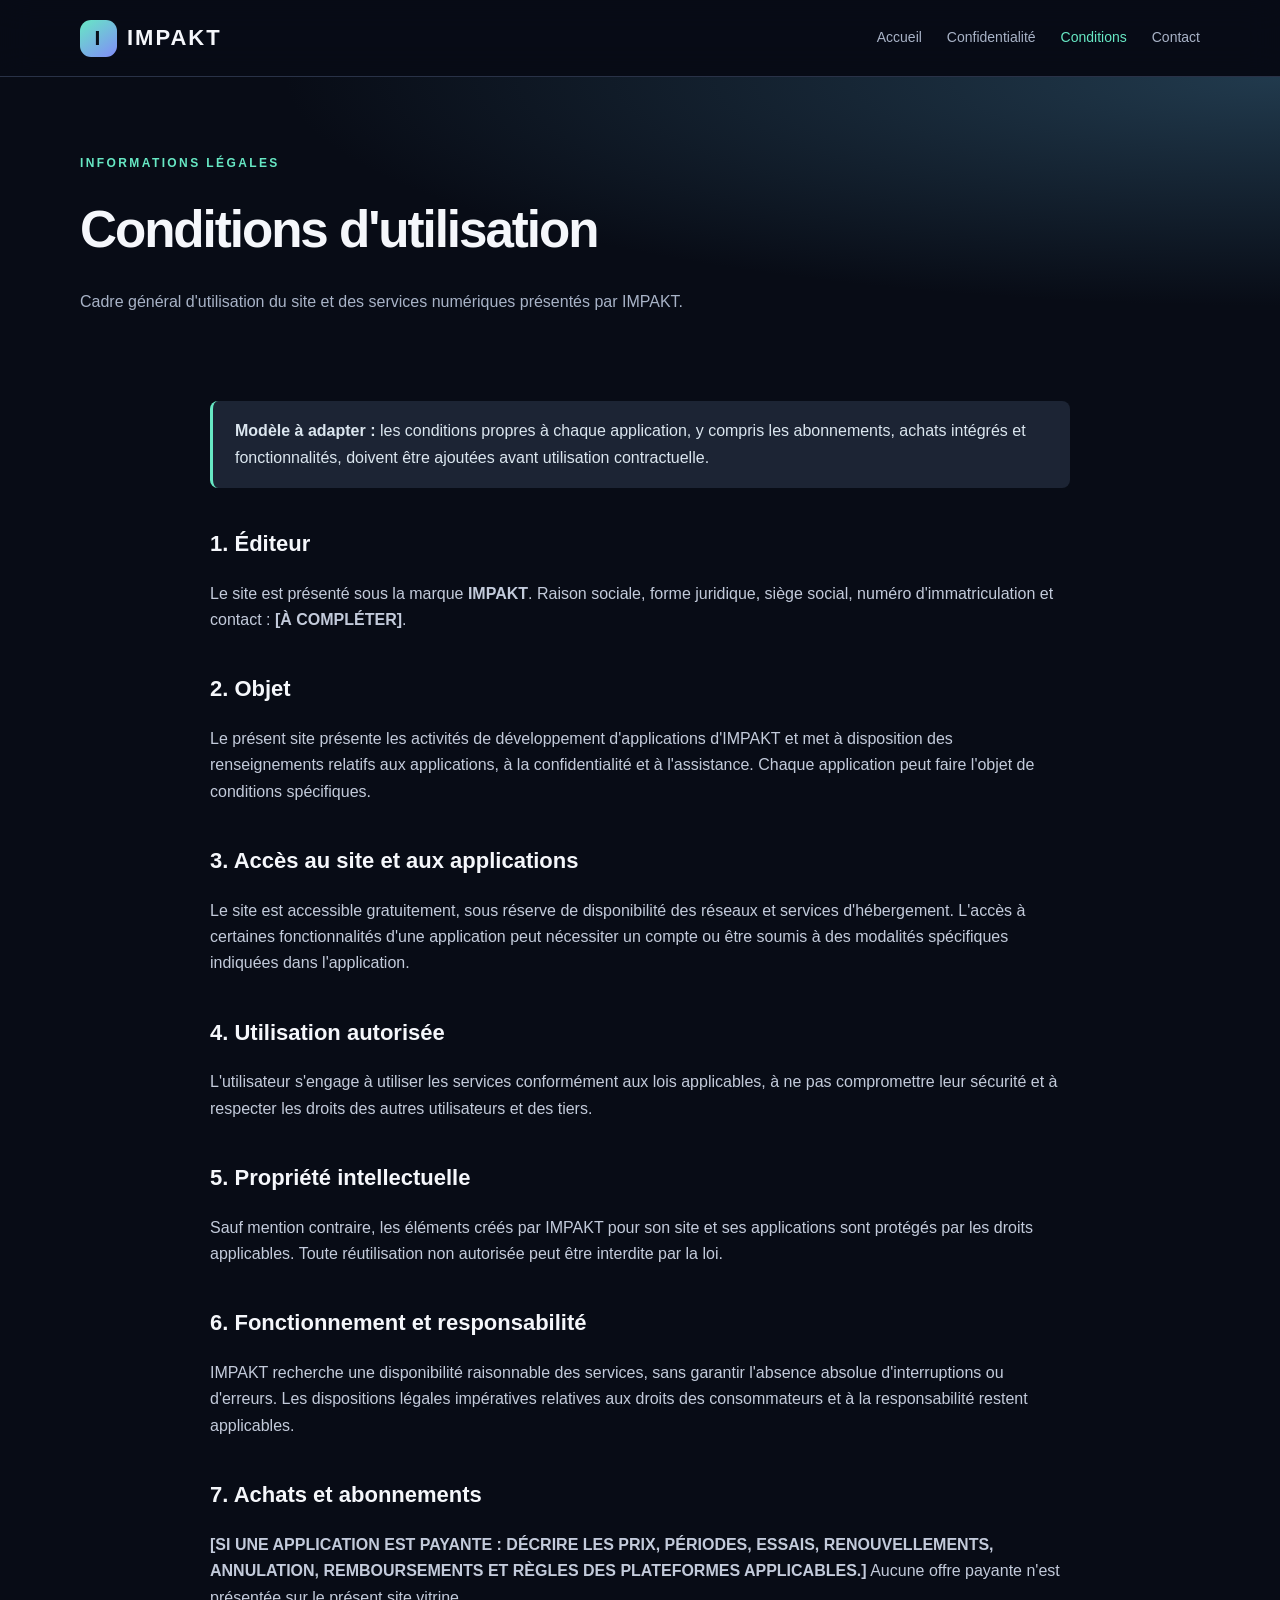
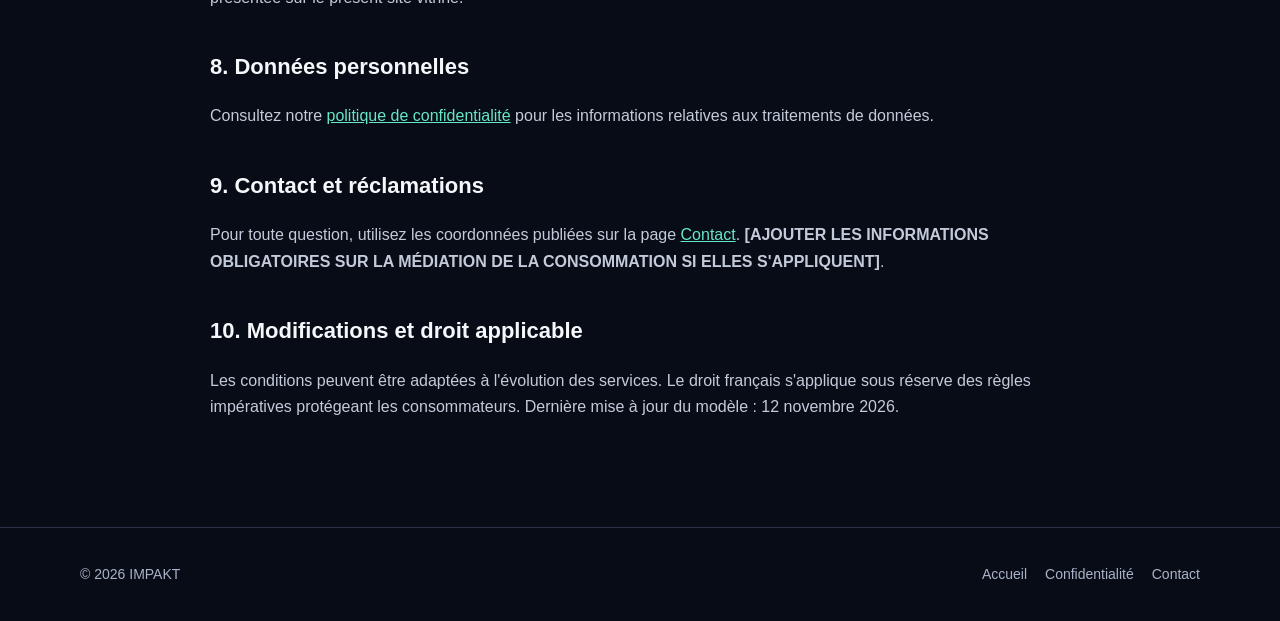
==== conditions.html @ 5e1e9e8f "Add files via upload" ====
<!doctype html><html lang="fr"><head><meta charset="utf-8"><meta name="viewport" content="width=device-width,initial-scale=1"><title>Conditions d'utilisation — IMPAKT</title><link rel="stylesheet" href="style.css"></head><body><header class="nav"><div class="container nav-inner"><a class="brand" href="index.html"><span class="brand-mark">I</span>IMPAKT</a><nav class="links"><a href="index.html">Accueil</a><a href="confidentialite.html">Confidentialité</a><a class="active" href="conditions.html">Conditions</a><a href="contact.html">Contact</a></nav></div></header><main><section class="page-header"><div class="container"><span class="eyebrow">Informations légales</span><h1>Conditions d'utilisation</h1><p>Cadre général d'utilisation du site et des services numériques présentés par IMPAKT.</p></div></section><div class="container"><article class="article"><div class="notice"><strong>Modèle à adapter :</strong> les conditions propres à chaque application, y compris les abonnements, achats intégrés et fonctionnalités, doivent être ajoutées avant utilisation contractuelle.</div><h2>1. Éditeur</h2><p>Le site est présenté sous la marque <strong>IMPAKT</strong>. Raison sociale, forme juridique, siège social, numéro d'immatriculation et contact : <strong>[À COMPLÉTER]</strong>.</p><h2>2. Objet</h2><p>Le présent site présente les activités de développement d'applications d'IMPAKT et met à disposition des renseignements relatifs aux applications, à la confidentialité et à l'assistance. Chaque application peut faire l'objet de conditions spécifiques.</p><h2>3. Accès au site et aux applications</h2><p>Le site est accessible gratuitement, sous réserve de disponibilité des réseaux et services d'hébergement. L'accès à certaines fonctionnalités d'une application peut nécessiter un compte ou être soumis à des modalités spécifiques indiquées dans l'application.</p><h2>4. Utilisation autorisée</h2><p>L'utilisateur s'engage à utiliser les services conformément aux lois applicables, à ne pas compromettre leur sécurité et à respecter les droits des autres utilisateurs et des tiers.</p><h2>5. Propriété intellectuelle</h2><p>Sauf mention contraire, les éléments créés par IMPAKT pour son site et ses applications sont protégés par les droits applicables. Toute réutilisation non autorisée peut être interdite par la loi.</p><h2>6. Fonctionnement et responsabilité</h2><p>IMPAKT recherche une disponibilité raisonnable des services, sans garantir l'absence absolue d'interruptions ou d'erreurs. Les dispositions légales impératives relatives aux droits des consommateurs et à la responsabilité restent applicables.</p><h2>7. Achats et abonnements</h2><p><strong>[SI UNE APPLICATION EST PAYANTE : DÉCRIRE LES PRIX, PÉRIODES, ESSAIS, RENOUVELLEMENTS, ANNULATION, REMBOURSEMENTS ET RÈGLES DES PLATEFORMES APPLICABLES.]</strong> Aucune offre payante n'est présentée sur le présent site vitrine.</p><h2>8. Données personnelles</h2><p>Consultez notre <a href="confidentialite.html">politique de confidentialité</a> pour les informations relatives aux traitements de données.</p><h2>9. Contact et réclamations</h2><p>Pour toute question, utilisez les coordonnées publiées sur la page <a href="contact.html">Contact</a>. <strong>[AJOUTER LES INFORMATIONS OBLIGATOIRES SUR LA MÉDIATION DE LA CONSOMMATION SI ELLES S'APPLIQUENT]</strong>.</p><h2>10. Modifications et droit applicable</h2><p>Les conditions peuvent être adaptées à l'évolution des services. Le droit français s'applique sous réserve des règles impératives protégeant les consommateurs. Dernière mise à jour du modèle : 12 novembre 2026.</p></article></div></main><footer class="footer"><div class="container footer-inner">© 2026 IMPAKT<div class="footer-links"><a href="index.html">Accueil</a><a href="confidentialite.html">Confidentialité</a><a href="contact.html">Contact</a></div></div></footer></body></html>
---- style.css ----
:root{--bg:#080c16;--panel:#111827;--panel2:#151f31;--text:#f5f7fb;--muted:#a8b3c7;--line:#293247;--accent:#67e8c4;--purple:#818cf8}*{box-sizing:border-box}html{scroll-behavior:smooth}body{margin:0;background:var(--bg);color:var(--text);font:16px/1.65 -apple-system,BlinkMacSystemFont,'Segoe UI',sans-serif}a{color:inherit;text-decoration:none}a:hover{color:var(--accent)}.container{width:min(1120px,calc(100% - 40px));margin:auto}.nav{position:sticky;top:0;z-index:10;background:#080c16e8;backdrop-filter:blur(16px);border-bottom:1px solid var(--line)}.nav-inner{display:flex;align-items:center;justify-content:space-between;min-height:76px;gap:20px}.brand{display:flex;align-items:center;gap:10px;font-weight:850;letter-spacing:.09em;font-size:22px}.brand-mark{width:37px;height:37px;display:grid;place-items:center;background:linear-gradient(145deg,var(--accent),var(--purple));color:#09101a;border-radius:11px;font-size:21px;font-weight:900}.links{display:flex;align-items:center;gap:25px;font-size:14px;color:var(--muted)}.links .active{color:var(--accent)}.hero{position:relative;padding:110px 0 105px;overflow:hidden;background:radial-gradient(ellipse at 78% 30%,#243b65 0,transparent 47%),radial-gradient(ellipse at 20% 10%,#143e35 0,transparent 40%)}.eyebrow{font-size:12px;color:var(--accent);letter-spacing:.2em;text-transform:uppercase;font-weight:800}.hero h1{font-size:clamp(42px,6vw,77px);max-width:850px;line-height:1.06;letter-spacing:-.055em;margin:18px 0 22px}.gradient{background:linear-gradient(100deg,var(--accent),#a5b4fc);-webkit-background-clip:text;background-clip:text;color:transparent}.hero p{color:var(--muted);max-width:640px;font-size:19px}.buttons{display:flex;flex-wrap:wrap;gap:12px;margin-top:34px}.btn{display:inline-block;padding:12px 22px;border-radius:10px;background:var(--accent);color:#06141a;font-weight:750}.btn:hover{background:#9bf5dc;color:#06141a}.btn.secondary{background:#ffffff0b;border:1px solid #ffffff35;color:white}.section{padding:75px 0}.section h2{font-size:clamp(27px,3vw,38px);letter-spacing:-.035em;margin:10px 0}.lead{color:var(--muted);max-width:720px;margin-bottom:30px}.grid{display:grid;grid-template-columns:repeat(3,1fr);gap:20px}.card{padding:28px;border:1px solid var(--line);background:linear-gradient(155deg,#152134,#0e1523);border-radius:18px}.card h3{margin:16px 0 9px;font-size:20px}.card p{margin:0;color:var(--muted)}.symbol{font-size:30px}.panel{border-radius:20px;padding:35px;background:linear-gradient(120deg,#112c32,#172238);border:1px solid #2a5151}.panel p{color:var(--muted)}.page-header{padding:72px 0 40px;background:radial-gradient(ellipse at top right,#213a4d,transparent 55%)}.page-header h1{font-size:clamp(35px,4vw,53px);letter-spacing:-.04em;margin:13px 0}.page-header p{color:var(--muted);max-width:760px}.article{max-width:860px;margin:0 auto;padding:30px 0 90px}.article h2{font-size:22px;margin-top:38px}.article p,.article li{color:#c3cbdb}.article a{color:var(--accent);text-decoration:underline}.notice{background:#1c2434;border-left:3px solid var(--accent);padding:17px 22px;border-radius:8px;color:#dbe6ef}.footer{border-top:1px solid var(--line);padding:35px 0;color:var(--muted);font-size:14px}.footer-inner{display:flex;justify-content:space-between;gap:16px;flex-wrap:wrap}.footer-links{display:flex;gap:18px;flex-wrap:wrap}.pill{display:inline-block;color:var(--accent);border:1px solid #58ac9c66;padding:5px 13px;border-radius:100px;font-size:12px;font-weight:700}.app-list{display:grid;grid-template-columns:repeat(2,1fr);gap:18px}.app{border:1px solid var(--line);background:var(--panel);border-radius:18px;padding:25px}.app .icon-app{width:55px;height:55px;border-radius:14px;background:linear-gradient(145deg,#347f73,#5869ab);display:grid;place-items:center;font-size:28px}.app p{color:var(--muted)}.subtle{font-size:13px;color:var(--muted)}.contact-cards{display:grid;grid-template-columns:1fr 1fr;gap:18px}.contact-cards .card{height:100%}@media(max-width:760px){.nav-inner{flex-direction:column;justify-content:center;padding:15px 0}.links{gap:14px;flex-wrap:wrap;justify-content:center}.grid,.app-list,.contact-cards{grid-template-columns:1fr}.hero{padding:70px 0}.section{padding:55px 0}.panel{padding:24px}}
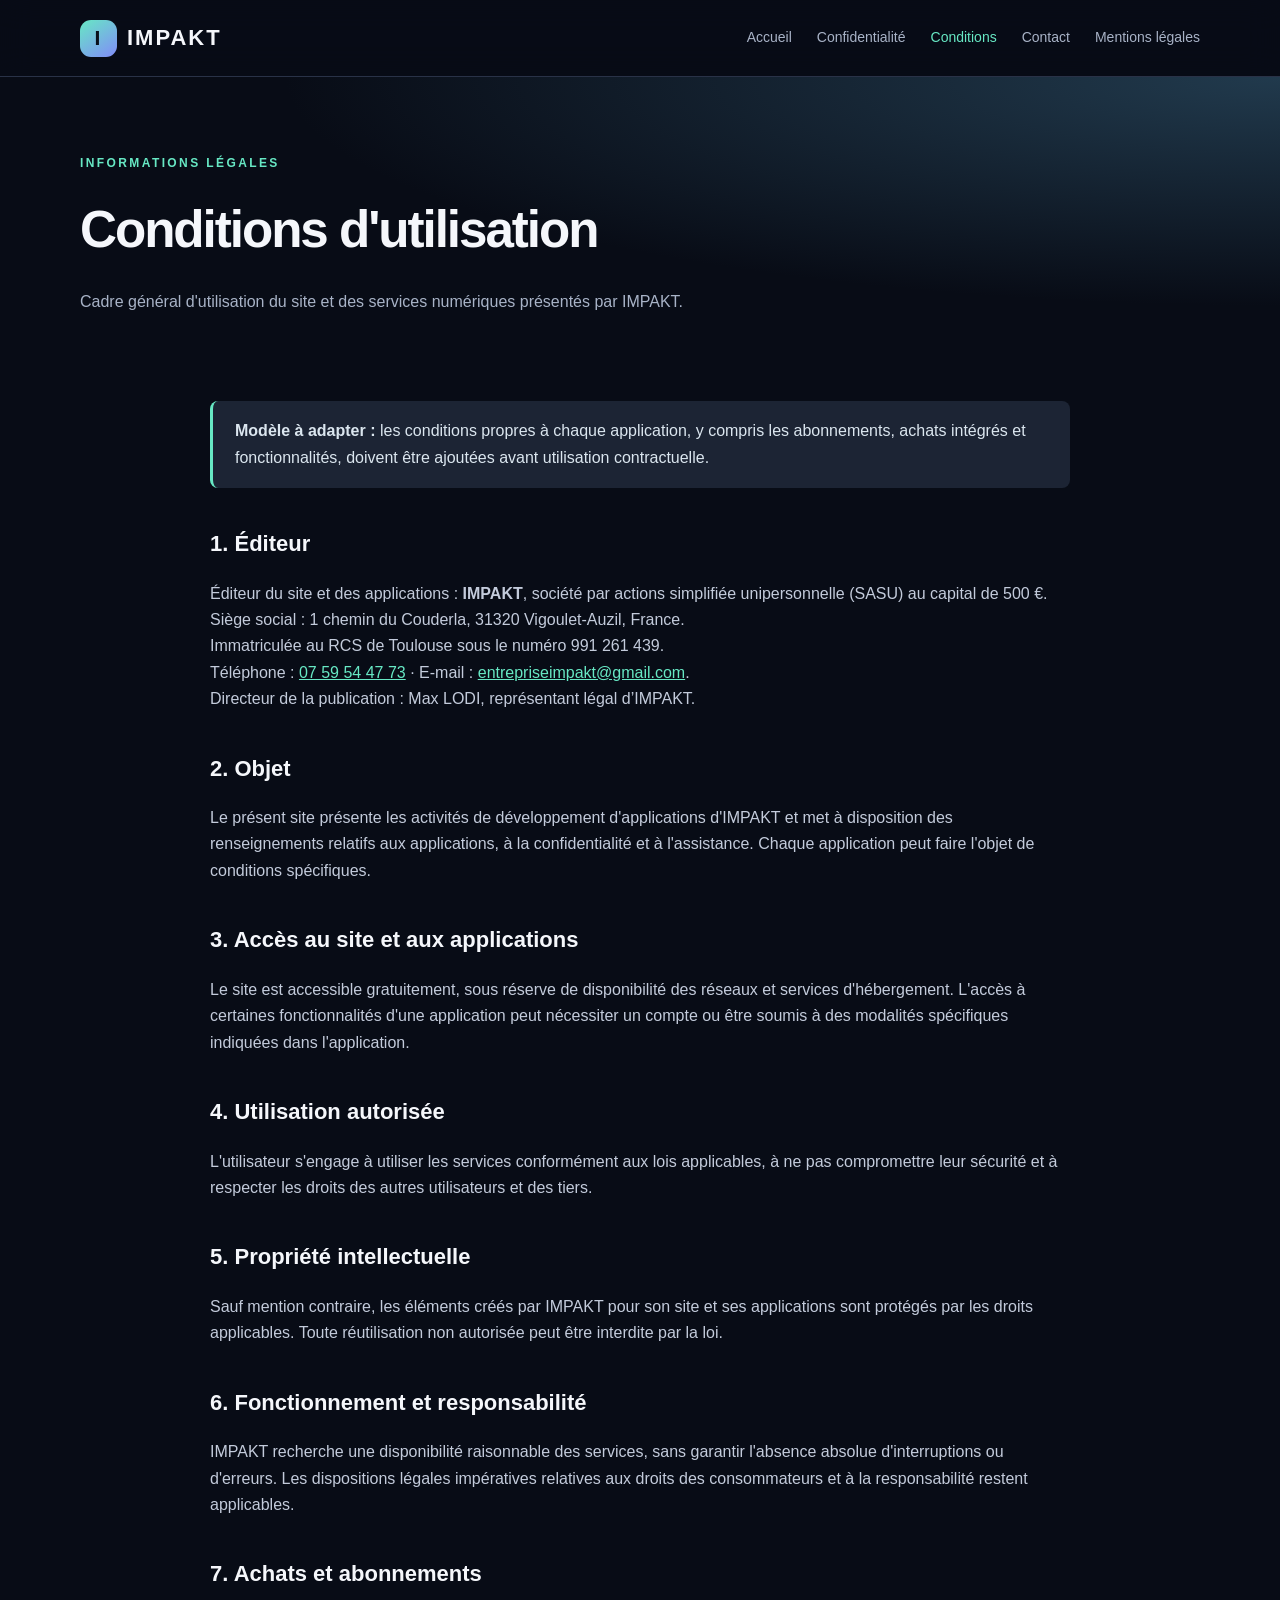
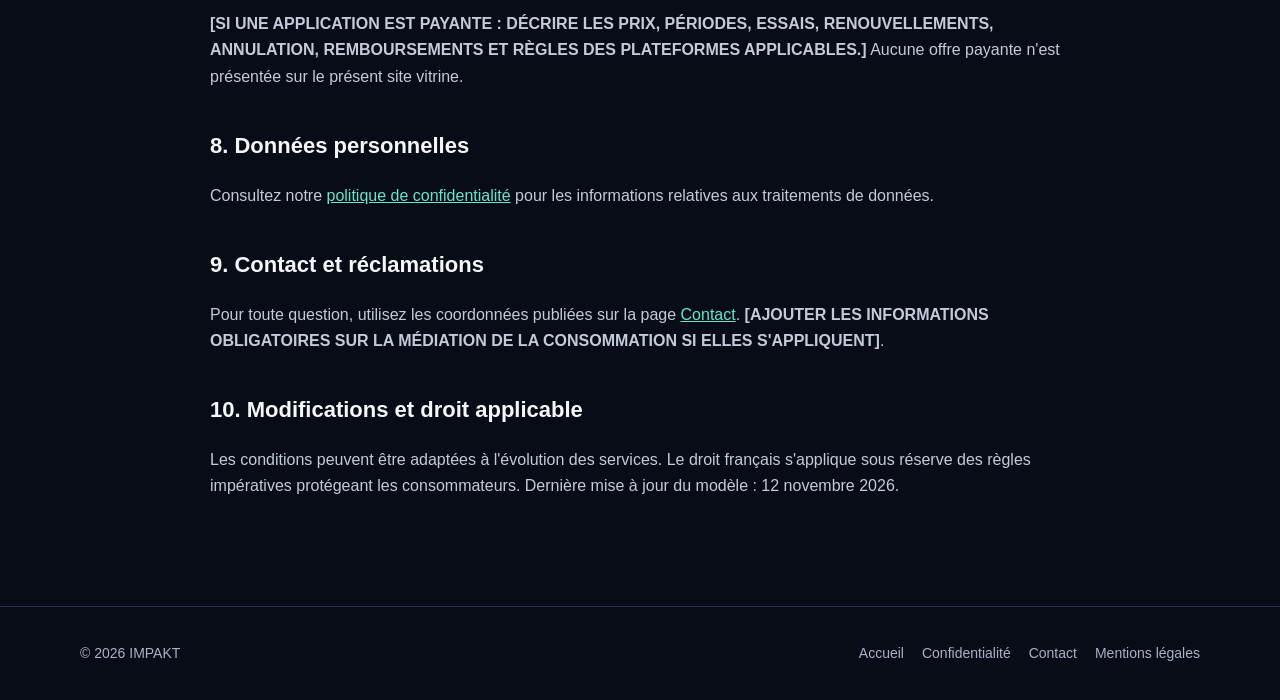
==== commit f6ea83d8: "Add files via upload" ====
--- a/conditions.html
+++ b/conditions.html
@@ -1 +1,2 @@
-<!doctype html><html lang="fr"><head><meta charset="utf-8"><meta name="viewport" content="width=device-width,initial-scale=1"><title>Conditions d'utilisation — IMPAKT</title><link rel="stylesheet" href="style.css"></head><body><header class="nav"><div class="container nav-inner"><a class="brand" href="index.html"><span class="brand-mark">I</span>IMPAKT</a><nav class="links"><a href="index.html">Accueil</a><a href="confidentialite.html">Confidentialité</a><a class="active" href="conditions.html">Conditions</a><a href="contact.html">Contact</a></nav></div></header><main><section class="page-header"><div class="container"><span class="eyebrow">Informations légales</span><h1>Conditions d'utilisation</h1><p>Cadre général d'utilisation du site et des services numériques présentés par IMPAKT.</p></div></section><div class="container"><article class="article"><div class="notice"><strong>Modèle à adapter :</strong> les conditions propres à chaque application, y compris les abonnements, achats intégrés et fonctionnalités, doivent être ajoutées avant utilisation contractuelle.</div><h2>1. Éditeur</h2><p>Le site est présenté sous la marque <strong>IMPAKT</strong>. Raison sociale, forme juridique, siège social, numéro d'immatriculation et contact : <strong>[À COMPLÉTER]</strong>.</p><h2>2. Objet</h2><p>Le présent site présente les activités de développement d'applications d'IMPAKT et met à disposition des renseignements relatifs aux applications, à la confidentialité et à l'assistance. Chaque application peut faire l'objet de conditions spécifiques.</p><h2>3. Accès au site et aux applications</h2><p>Le site est accessible gratuitement, sous réserve de disponibilité des réseaux et services d'hébergement. L'accès à certaines fonctionnalités d'une application peut nécessiter un compte ou être soumis à des modalités spécifiques indiquées dans l'application.</p><h2>4. Utilisation autorisée</h2><p>L'utilisateur s'engage à utiliser les services conformément aux lois applicables, à ne pas compromettre leur sécurité et à respecter les droits des autres utilisateurs et des tiers.</p><h2>5. Propriété intellectuelle</h2><p>Sauf mention contraire, les éléments créés par IMPAKT pour son site et ses applications sont protégés par les droits applicables. Toute réutilisation non autorisée peut être interdite par la loi.</p><h2>6. Fonctionnement et responsabilité</h2><p>IMPAKT recherche une disponibilité raisonnable des services, sans garantir l'absence absolue d'interruptions ou d'erreurs. Les dispositions légales impératives relatives aux droits des consommateurs et à la responsabilité restent applicables.</p><h2>7. Achats et abonnements</h2><p><strong>[SI UNE APPLICATION EST PAYANTE : DÉCRIRE LES PRIX, PÉRIODES, ESSAIS, RENOUVELLEMENTS, ANNULATION, REMBOURSEMENTS ET RÈGLES DES PLATEFORMES APPLICABLES.]</strong> Aucune offre payante n'est présentée sur le présent site vitrine.</p><h2>8. Données personnelles</h2><p>Consultez notre <a href="confidentialite.html">politique de confidentialité</a> pour les informations relatives aux traitements de données.</p><h2>9. Contact et réclamations</h2><p>Pour toute question, utilisez les coordonnées publiées sur la page <a href="contact.html">Contact</a>. <strong>[AJOUTER LES INFORMATIONS OBLIGATOIRES SUR LA MÉDIATION DE LA CONSOMMATION SI ELLES S'APPLIQUENT]</strong>.</p><h2>10. Modifications et droit applicable</h2><p>Les conditions peuvent être adaptées à l'évolution des services. Le droit français s'applique sous réserve des règles impératives protégeant les consommateurs. Dernière mise à jour du modèle : 12 novembre 2026.</p></article></div></main><footer class="footer"><div class="container footer-inner">© 2026 IMPAKT<div class="footer-links"><a href="index.html">Accueil</a><a href="confidentialite.html">Confidentialité</a><a href="contact.html">Contact</a></div></div></footer></body></html>
+<!DOCTYPE html>
+<html lang="fr"><head><meta charset="utf-8"/><meta content="width=device-width,initial-scale=1" name="viewport"/><title>Conditions d'utilisation — IMPAKT</title><link href="style.css" rel="stylesheet"/></head><body><header class="nav"><div class="container nav-inner"><a class="brand" href="index.html"><span class="brand-mark">I</span>IMPAKT</a><nav class="links"><a href="index.html">Accueil</a><a href="confidentialite.html">Confidentialité</a><a class="active" href="conditions.html">Conditions</a><a href="contact.html">Contact</a><a href="mentions-legales.html">Mentions légales</a></nav></div></header><main><section class="page-header"><div class="container"><span class="eyebrow">Informations légales</span><h1>Conditions d'utilisation</h1><p>Cadre général d'utilisation du site et des services numériques présentés par IMPAKT.</p></div></section><div class="container"><article class="article"><div class="notice"><strong>Modèle à adapter :</strong> les conditions propres à chaque application, y compris les abonnements, achats intégrés et fonctionnalités, doivent être ajoutées avant utilisation contractuelle.</div><h2>1. Éditeur</h2><p>Éditeur du site et des applications : <strong>IMPAKT</strong>, société par actions simplifiée unipersonnelle (SASU) au capital de 500 €.<br/>Siège social : 1 chemin du Couderla, 31320 Vigoulet-Auzil, France.<br/>Immatriculée au RCS de Toulouse sous le numéro 991 261 439.<br/>Téléphone : <a href="tel:+33759544773">07 59 54 47 73</a> · E-mail : <a href="mailto:entrepriseimpakt@gmail.com">entrepriseimpakt@gmail.com</a>.<br/>Directeur de la publication : Max LODI, représentant légal d’IMPAKT.</p><h2>2. Objet</h2><p>Le présent site présente les activités de développement d'applications d'IMPAKT et met à disposition des renseignements relatifs aux applications, à la confidentialité et à l'assistance. Chaque application peut faire l'objet de conditions spécifiques.</p><h2>3. Accès au site et aux applications</h2><p>Le site est accessible gratuitement, sous réserve de disponibilité des réseaux et services d'hébergement. L'accès à certaines fonctionnalités d'une application peut nécessiter un compte ou être soumis à des modalités spécifiques indiquées dans l'application.</p><h2>4. Utilisation autorisée</h2><p>L'utilisateur s'engage à utiliser les services conformément aux lois applicables, à ne pas compromettre leur sécurité et à respecter les droits des autres utilisateurs et des tiers.</p><h2>5. Propriété intellectuelle</h2><p>Sauf mention contraire, les éléments créés par IMPAKT pour son site et ses applications sont protégés par les droits applicables. Toute réutilisation non autorisée peut être interdite par la loi.</p><h2>6. Fonctionnement et responsabilité</h2><p>IMPAKT recherche une disponibilité raisonnable des services, sans garantir l'absence absolue d'interruptions ou d'erreurs. Les dispositions légales impératives relatives aux droits des consommateurs et à la responsabilité restent applicables.</p><h2>7. Achats et abonnements</h2><p><strong>[SI UNE APPLICATION EST PAYANTE : DÉCRIRE LES PRIX, PÉRIODES, ESSAIS, RENOUVELLEMENTS, ANNULATION, REMBOURSEMENTS ET RÈGLES DES PLATEFORMES APPLICABLES.]</strong> Aucune offre payante n'est présentée sur le présent site vitrine.</p><h2>8. Données personnelles</h2><p>Consultez notre <a href="confidentialite.html">politique de confidentialité</a> pour les informations relatives aux traitements de données.</p><h2>9. Contact et réclamations</h2><p>Pour toute question, utilisez les coordonnées publiées sur la page <a href="contact.html">Contact</a>. <strong>[AJOUTER LES INFORMATIONS OBLIGATOIRES SUR LA MÉDIATION DE LA CONSOMMATION SI ELLES S'APPLIQUENT]</strong>.</p><h2>10. Modifications et droit applicable</h2><p>Les conditions peuvent être adaptées à l'évolution des services. Le droit français s'applique sous réserve des règles impératives protégeant les consommateurs. Dernière mise à jour du modèle : 12 novembre 2026.</p></article></div></main><footer class="footer"><div class="container footer-inner">© 2026 IMPAKT<div class="footer-links"><a href="index.html">Accueil</a><a href="confidentialite.html">Confidentialité</a><a href="contact.html">Contact</a><a href="mentions-legales.html">Mentions légales</a></div></div></footer></body></html>
